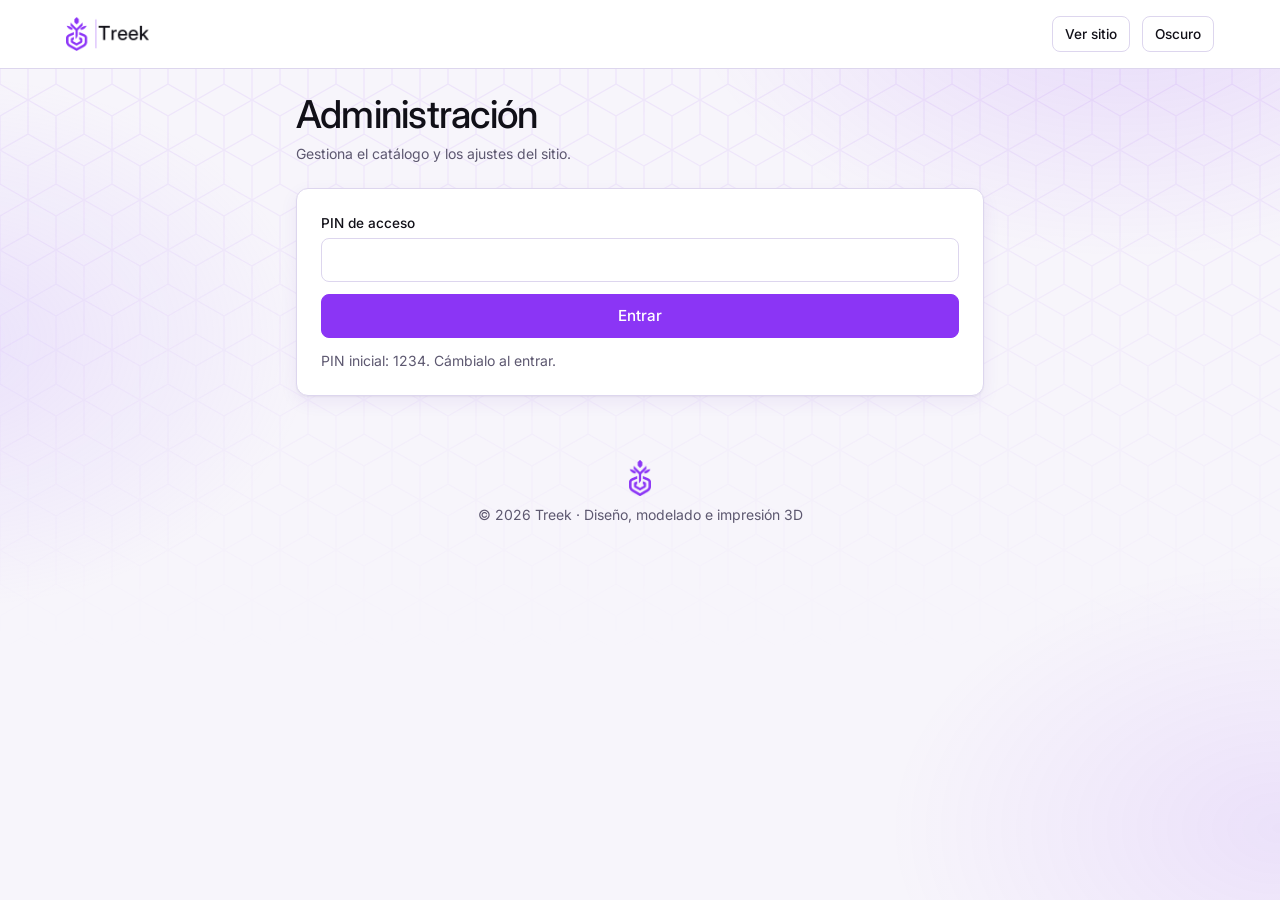
==== admin.html @ 1f4dc701 "Go" ====
<!DOCTYPE html>
<html lang="es">
<head>
<meta charset="utf-8">
<meta name="viewport" content="width=device-width, initial-scale=1, viewport-fit=cover">
<title>Administración · Treek</title>
<meta name="theme-color" content="#8b35f5">
<meta name="robots" content="noindex,nofollow">
<script>try{var t=localStorage.getItem('t3d-th');document.documentElement.dataset.t=(t?t==='d':matchMedia('(prefers-color-scheme:dark)').matches)?'dark':'light'}catch(e){}</script>
<!-- Tipografía Inter (SIL Open Font License 1.1). Si la alojas tú, incluye su archivo de licencia. -->
<link rel="preconnect" href="https://fonts.googleapis.com"><link rel="preconnect" href="https://fonts.gstatic.com" crossorigin>
<link rel="stylesheet" href="https://fonts.googleapis.com/css2?family=Inter:opsz,wght@14..32,400;14..32,500&display=swap">
<link rel="icon" href="assets/favicon.png">
<link rel="stylesheet" href="styles.css">
</head>
<body>
<main class="page" style="max-width:720px"><h1>Administración</h1><span class="mu">Gestiona el catálogo y los ajustes del sitio.</span><div class="card pan db" id="adm"></div></main>
<script src="app.js"></script>
<script>
shell('admin');
/* admin */
const bd=$('#adm');let ok=false,ed=null;
function adm(){
if(!ok){bd.innerHTML=`<form id="lf" class="fg"><label class="full">PIN de acceso<input id="pin" type="password" inputmode="numeric" autocomplete="off" required></label><button class="btn full">Entrar</button><p class="mu full">PIN inicial: 1234. Cámbialo al entrar.</p></form>`;
$('#lf').onsubmit=e=>{e.preventDefault();if($('#pin').value===String(S.cfg.pin)){ok=true;adm()}else{toast('PIN incorrecto','err');$('#pin').value=''}};return}
const p=ed||{n:'',p:'',m:'PLA',c:'',d:'',i:''};
bd.innerHTML=`<form id="cfg" class="fg"><h3 class="full">Ajustes</h3><label>WhatsApp (con código de país)<input id="cw" value="${esc(S.cfg.wa)}" inputmode="tel" placeholder="59171234567"></label><label>Moneda<input id="cc" value="${esc(S.cfg.cur)}" maxlength="5"></label><label>PIN<input id="cp" value="${esc(S.cfg.pin)}" minlength="4" required></label><button class="btn g full">Guardar ajustes</button></form>
<form id="pf" class="fg"><h3 class="full">${ed?'Editar':'Nuevo'} producto</h3><label class="full">Nombre<input id="pn" required value="${esc(p.n)}"></label><label>Precio<input id="pp" type="number" min="0" step="any" required value="${p.p}"></label><label>Material<select id="pm">${['PLA','PETG','ABS','TPU','Resina'].map(m=>`<option ${m===p.m?'selected':''}>${m}</option>`).join('')}</select></label><label>Categoría<input id="pc" value="${esc(p.c)}"></label><label>Imagen<input id="pi" type="file" accept="image/*"></label><label class="full">Descripción<input id="pd" value="${esc(p.d)}"></label><button class="btn full">${ed?'Guardar cambios':'Agregar producto'}</button>${ed?'<button type="button" class="btn g full" id="pcx">Cancelar edición</button>':''}</form>
<div><h3>Productos (${S.items.length})</h3>${S.items.length?S.items.map(i=>`<div class="ar"><span>${esc(i.n)} · ${fm(i.p)}</span><button class="btn g s" data-e="${i.id}" aria-label="Editar ${esc(i.n)}">Editar</button><button class="btn d s" data-d="${i.id}" aria-label="Eliminar ${esc(i.n)}">Borrar</button></div>`).join(''):'<p class="mu">Sin productos todavía.</p>'}</div>
<div class="fg"><button class="btn g" id="ex">Exportar JSON</button><label class="btn g" style="cursor:pointer">Importar JSON<input id="im" type="file" accept=".json" hidden></label></div>`;
$('#cfg').onsubmit=e=>{e.preventDefault();S.cfg={wa:$('#cw').value.replace(/[^\d]/g,''),cur:$('#cc').value||'$',pin:$('#cp').value};if(save()){toast('Ajustes guardados')}};
$('#pf').onsubmit=async e=>{e.preventDefault();const f=$('#pi').files[0];let img=p.i;if(f)img=await rs(f);
const o={id:ed?ed.id:Date.now(),n:$('#pn').value.trim(),p:+$('#pp').value,m:$('#pm').value,c:$('#pc').value.trim(),d:$('#pd').value.trim(),i:img};
const old=JSON.stringify(S.items);if(ed)S.items=S.items.map(x=>x.id===o.id?o:x);else S.items.push(o);
if(save()){toast(ed?'Producto actualizado':'Producto agregado');ed=null;adm()}else S.items=JSON.parse(old)};
if(ed)$('#pcx').onclick=()=>{ed=null;adm()};
bd.onclick=e=>{const a=e.target.closest('[data-e]'),b=e.target.closest('[data-d]');
if(a){ed=S.items.find(x=>x.id==a.dataset.e);adm();bd.scrollIntoView()}
if(b&&confirm('¿Eliminar este producto?')){S.items=S.items.filter(x=>x.id!=b.dataset.d);save();toast('Producto eliminado');adm()}};
$('#ex').onclick=()=>{const l=document.createElement('a');l.href=URL.createObjectURL(new Blob([JSON.stringify(S,null,1)],{type:'application/json'}));l.download='treek-catalogo.json';l.click();toast('Copia exportada')};
$('#im').onchange=async e=>{try{const x=JSON.parse(await e.target.files[0].text());if(!x.items||!x.cfg)throw 0;S=x;save();adm();toast('Catálogo importado')}catch(_){toast('Archivo no válido','err')}}}
function rs(f){return new Promise(r=>{const im=new Image,u=URL.createObjectURL(f);im.onload=()=>{const k=Math.min(1,500/im.width),c=document.createElement('canvas');c.width=im.width*k;c.height=im.height*k;c.getContext('2d').drawImage(im,0,0,c.width,c.height);URL.revokeObjectURL(u);r(c.toDataURL('image/jpeg',.8))};im.onerror=()=>r('');im.src=u})}


adm();
</script>
</body>
</html>
---- styles.css ----
:root{--bg:#f7f5fb;--sf:#fff;--sf2:#f0ebfa;--tx:#111018;--mu:#5d5870;--bd:#ddd6ee;--pr:#8b35f5;--prh:#5b21b6;--onp:#fff;--pt:#8b35f5;--fc:#5b21b6;--ac:#c4a5ff;--er:#b42318;--ok:#18794e;--sk1:#ece6f8;--sk2:#f8f5fd;
--f:"Inter",system-ui,-apple-system,"Segoe UI",Roboto,sans-serif;--s1:4px;--s2:8px;--s3:12px;--s4:16px;--s5:24px;--s6:40px;--r:12px;--rs:8px;--sh:0 1px 2px rgba(17,16,24,.05),0 6px 18px rgba(91,33,182,.07);--tb:64px}
[data-t=dark]{--bg:#111018;--sf:#1a1824;--sf2:#252134;--tx:#fff;--mu:#b5aecb;--bd:#322d47;--pr:#8b35f5;--prh:#5b21b6;--onp:#fff;--pt:#c4a5ff;--fc:#c4a5ff;--er:#ff8a80;--ok:#5fd6a0;--sk1:#252134;--sk2:#322d47;--sh:0 1px 2px rgba(0,0,0,.4),0 6px 18px rgba(0,0,0,.35)}
*{box-sizing:border-box;margin:0}html{scroll-behavior:smooth;scroll-padding-top:80px}
body{font:400 16px/1.5 var(--f);background:var(--bg);color:var(--tx);padding-bottom:calc(var(--tb) + env(safe-area-inset-bottom,0px))}
h1,h2,h3{font-weight:500;letter-spacing:-.02em;font-optical-sizing:auto}h1{font-size:clamp(1.9rem,5.5vw,3.2rem);line-height:1.1}h2{font-size:1.4rem}h3{font-size:1rem;letter-spacing:-.01em}
a{color:inherit}.mu{color:var(--mu);font-size:.875rem}
.w{max-width:1180px;margin:auto;padding:0 var(--s4)}
header{position:sticky;top:0;z-index:20;background:var(--sf);border-bottom:1px solid var(--bd);padding-top:env(safe-area-inset-top,0px)}
header .w{display:flex;align-items:center;gap:var(--s3);height:60px}
.brand{display:flex;align-items:center;text-decoration:none;margin-right:auto;border-radius:var(--rs)}
.brand img{height:34px;width:auto}.dk,[data-t=dark] .lt{display:none}[data-t=dark] .dk{display:block}
nav{position:fixed;left:0;right:0;bottom:0;display:flex;background:var(--sf);border-top:1px solid var(--bd);padding-bottom:env(safe-area-inset-bottom,0px);z-index:20}
nav a{flex:1;height:var(--tb);display:grid;place-items:center;text-decoration:none;font-size:.8rem;font-weight:600;color:var(--mu)}
nav a:hover,nav a.on{color:var(--pt)}
.btn{display:inline-flex;align-items:center;justify-content:center;gap:var(--s2);min-height:44px;padding:0 var(--s4);border-radius:var(--rs);border:1px solid var(--pr);background:var(--pr);color:var(--onp);font:500 .95rem var(--f);cursor:pointer;text-decoration:none;transition:background .15s,transform .05s}
.btn:hover{background:var(--prh)}.btn:active{transform:scale(.97)}
.btn.g{background:transparent;color:var(--tx);border-color:var(--bd)}.btn.g:hover{background:var(--sf2)}
.btn.d{background:transparent;color:var(--er);border-color:var(--er)}
.btn.s{min-height:36px;padding:0 var(--s3);font-size:.85rem}
.btn:disabled{opacity:.45;cursor:not-allowed;transform:none}
:focus-visible{outline:3px solid var(--fc);outline-offset:2px}
.hero{padding:var(--s6) var(--s4) var(--s5);display:flex;align-items:center;justify-content:space-between;gap:var(--s5)}.hero .hs{display:none;height:240px;width:auto}.hero p{color:var(--mu);margin:var(--s3) 0 var(--s5);max-width:46ch}
.hero .ac{display:flex;gap:var(--s3);flex-wrap:wrap}
section{padding:var(--s5) 0}section>.w>h2{margin-bottom:var(--s4)}
.card{background:var(--sf);border:1px solid var(--bd);border-radius:var(--r);box-shadow:var(--sh)}.card.pc{transition:border-color .15s}.card.pc:hover{border-color:var(--pr)}
.calc{display:grid;gap:var(--s4)}
.pan{padding:var(--s4)}
.fg{display:grid;grid-template-columns:1fr 1fr;gap:var(--s3)}
.fg .full{grid-column:1/-1}
label{display:grid;align-content:start;gap:var(--s1);font-size:.85rem;font-weight:500}
input,select,textarea{width:100%;min-height:44px;padding:var(--s2) var(--s3);border:1px solid var(--bd);border-radius:var(--rs);background:var(--sf);color:var(--tx);font:1rem var(--f)}
textarea{min-height:96px;resize:vertical}
input:hover,select:hover,textarea:hover{border-color:var(--mu)}
input:focus-visible,select:focus-visible,textarea:focus-visible{outline:3px solid var(--fc);outline-offset:0;border-color:var(--pr)}
input:disabled{opacity:.5}
.tot{font-size:2.4rem;font-weight:500;letter-spacing:-.02em;color:var(--pt);line-height:1.1}
.bk{list-style:none;padding:0;margin:var(--s4) 0;display:grid;gap:var(--s2)}
.bk li{display:flex;justify-content:space-between;font-size:.92rem;border-bottom:1px dashed var(--bd);padding-bottom:var(--s1)}
.res{display:grid;gap:var(--s3);align-content:start}
.tb{display:flex;gap:var(--s3);margin-bottom:var(--s4);flex-wrap:wrap}.tb>*{flex:1 1 180px}
.grid{display:grid;grid-template-columns:repeat(2,1fr);gap:var(--s3)}
.pc{overflow:hidden;display:flex;flex-direction:column}
.pc img{width:100%;aspect-ratio:4/3;object-fit:cover;background:var(--sf2)}
.pc .b{padding:var(--s3);display:grid;gap:var(--s1);flex:1;align-content:start}
.pc .pr{font-weight:500;color:var(--pt)}
.pc .btn{margin:0 var(--s3) var(--s3)}
.chip{display:inline-block;font-size:.72rem;font-weight:500;background:var(--sf2);color:var(--pt);border-radius:99px;padding:2px 10px;justify-self:start}
.sk{background:linear-gradient(90deg,var(--sk1),var(--sk2),var(--sk1));background-size:200% 100%;animation:sh 1.3s infinite linear;border-radius:var(--rs)}
@keyframes sh{to{background-position:-200% 0}}
@media(prefers-reduced-motion:reduce){.sk{animation:none}html{scroll-behavior:auto}}
.empty{text-align:center;padding:var(--s6) var(--s4);color:var(--mu);grid-column:1/-1}
.empty b{display:block;color:var(--tx);font-size:1.05rem;margin-bottom:var(--s1)}
.db{padding:var(--s4);display:grid;gap:var(--s4)}
.ar{display:flex;align-items:center;gap:var(--s2);padding:var(--s2) 0;border-bottom:1px solid var(--bd)}
.ar span{flex:1;min-width:0;overflow:hidden;text-overflow:ellipsis;white-space:nowrap}
#toast{position:fixed;left:50%;bottom:calc(var(--tb) + 16px + env(safe-area-inset-bottom,0px));transform:translate(-50%,20px);background:var(--tx);color:var(--bg);padding:var(--s3) var(--s4);border-radius:var(--rs);opacity:0;pointer-events:none;transition:.25s;z-index:60;max-width:90%;text-align:center}
#toast.on{opacity:1;transform:translate(-50%,0)}#toast.err{background:var(--er);color:#fff}
footer{padding:var(--s5) 0;display:flex;flex-direction:column;align-items:center;gap:var(--s2)}footer img{height:36px;width:auto}
@media(min-width:768px){
body{padding-bottom:0}
nav{position:static;border:0;background:none;padding:0;width:auto}nav a{height:44px;padding:0 var(--s3);border-radius:var(--rs);font-size:.92rem}nav a:hover{background:var(--sf2)}
header .w{height:68px}.brand{margin-right:var(--s4)}header .sp{flex:1}
.grid{grid-template-columns:repeat(3,1fr);gap:var(--s4)}.pan{padding:var(--s5)}.hs.lt{display:block}[data-t=dark] .hs.lt{display:none}[data-t=dark] .hs.dk{display:block}#toast{bottom:24px}
}
@media(min-width:1100px){
.calc{grid-template-columns:1.25fr 1fr;gap:var(--s5)}.res{position:sticky;top:84px}
.grid{grid-template-columns:repeat(4,1fr)}.hero{padding:72px var(--s4) var(--s5)}.hs{height:340px}
}

.noav{padding-bottom:0}
.page{max-width:1180px;margin:auto;padding:var(--s5) var(--s4) var(--s6)}
.page>h1{font-size:clamp(1.7rem,4.5vw,2.4rem);margin-bottom:var(--s2)}.page>.mu{display:block;margin-bottom:var(--s5)}
.sh{display:flex;justify-content:space-between;align-items:center;gap:var(--s3);margin-bottom:var(--s4)}
.menu{display:grid;gap:var(--s3);padding:0 var(--s4) var(--s5)}
.mc{display:flex;flex-direction:column;gap:var(--s2);padding:var(--s5);text-decoration:none;min-height:170px;transition:border-color .15s,transform .15s,background .15s}
.mc svg{width:36px;height:36px;color:var(--pt)}.mc h2{font-size:1.4rem}
.mc .go{margin-top:auto;padding-top:var(--s3);font-weight:500;color:var(--pt)}
.mc:hover{border-color:var(--pr);transform:translateY(-2px)}.mc:active{transform:none}
.mc.p{background:var(--pr);border-color:var(--pr);color:#fff}.mc.p svg,.mc.p .go,.mc.p .mu{color:#fff}.mc.p:hover{background:var(--prh);border-color:var(--prh)}
@media(min-width:768px){.menu{grid-template-columns:repeat(3,1fr);gap:var(--s4)}.mc{min-height:230px}.mc h2{font-size:1.6rem}}
@media(min-width:1100px){.menu{grid-template-columns:1.35fr 1fr 1fr}.mc.p{min-height:260px}}

/* Fondo decorativo: resplandores violeta + trama hexagonal que se desvanece */
body::before,body::after{content:"";position:fixed;inset:0;z-index:-1;pointer-events:none}
body::before{background:radial-gradient(640px 420px at 88% -4%,rgba(139,53,245,.16),transparent 70%),radial-gradient(520px 380px at -4% 38%,rgba(196,165,255,.24),transparent 70%),radial-gradient(560px 380px at 100% 92%,rgba(139,53,245,.10),transparent 70%)}
body::after{opacity:.09;background:url("data:image/svg+xml,%3Csvg xmlns='http://www.w3.org/2000/svg' width='56' height='100' viewBox='0 0 56 100'%3E%3Cpath d='M28 66L0 50L0 16L28 0L56 16L56 50L28 66L28 100' fill='none' stroke='%238b35f5' stroke-width='1.3'/%3E%3Cpath d='M28 0L28 34L0 50L0 84L28 100L56 84L56 50L28 34' fill='none' stroke='%238b35f5' stroke-width='1.3'/%3E%3C/svg%3E");-webkit-mask-image:linear-gradient(180deg,#000,transparent 75%);mask-image:linear-gradient(180deg,#000,transparent 75%)}
[data-t=dark] body::before{background:radial-gradient(640px 420px at 88% -4%,rgba(139,53,245,.30),transparent 70%),radial-gradient(520px 380px at -4% 38%,rgba(91,33,182,.40),transparent 70%),radial-gradient(560px 380px at 100% 92%,rgba(139,53,245,.18),transparent 70%)}
[data-t=dark] body::after{opacity:.16}
/* Modelo 3D */
.hero{flex-direction:column;align-items:stretch;gap:var(--s3)}
.m3{position:relative;width:100%;height:270px;cursor:grab;touch-action:pan-y;user-select:none}.m3:active{cursor:grabbing}
.m3::before{content:"";position:absolute;inset:6%;background:radial-gradient(closest-side,rgba(139,53,245,.30),transparent);filter:blur(18px)}
.m3 canvas{position:relative;z-index:1;width:100%;height:100%;display:block}
.m3 .sk{position:absolute;inset:8% 24%;border-radius:var(--r)}
.m3h{position:absolute;z-index:2;left:0;right:0;bottom:0;text-align:center;font-size:.75rem}
@media(min-width:768px){.hero{flex-direction:row;align-items:center}.m3{flex:0 0 340px;width:340px;height:390px}}
@media(min-width:1100px){.m3{flex-basis:450px;width:450px;height:450px}}
@media(prefers-reduced-motion:reduce){.m3{cursor:default}}
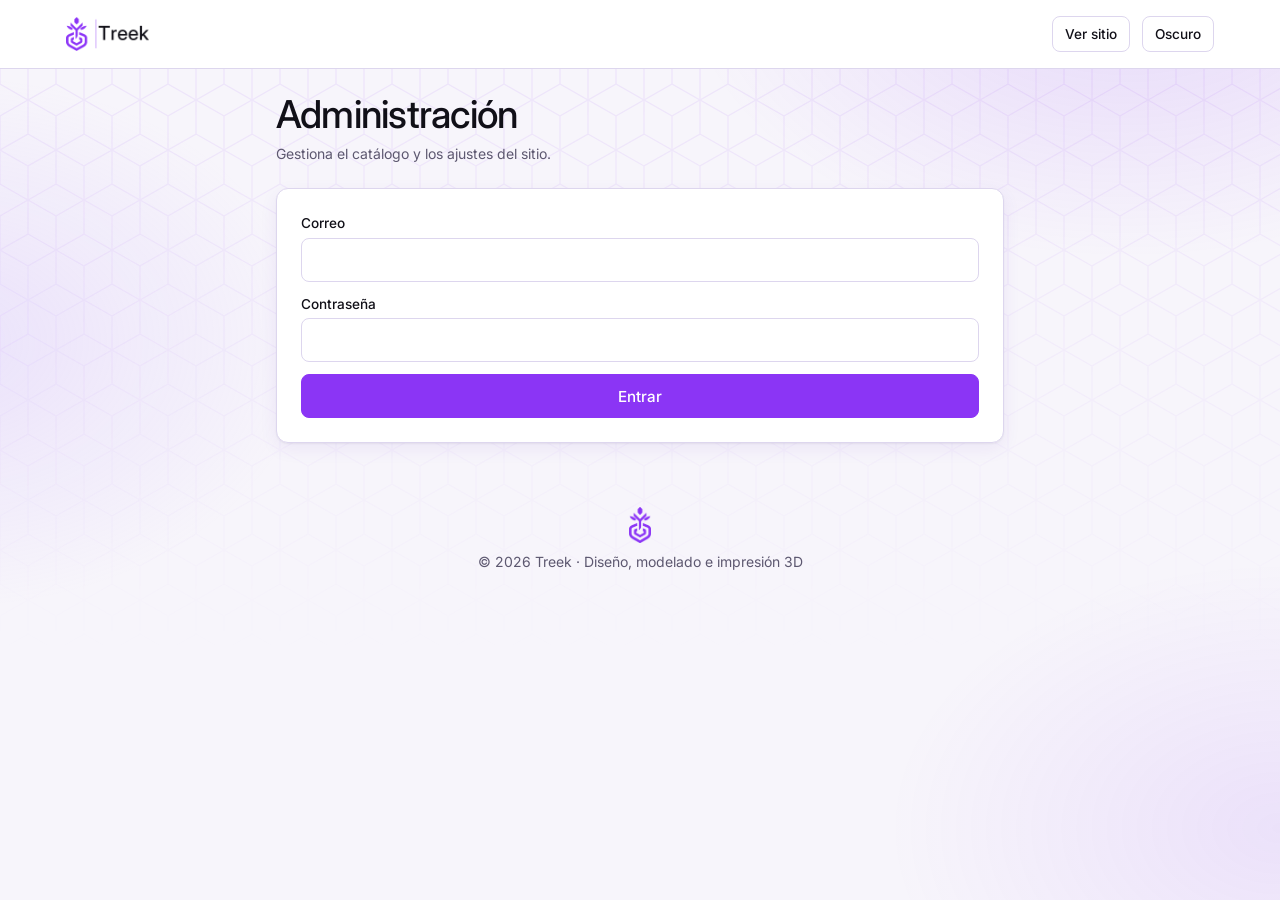
==== commit 25664cc4: "backend integrado" ====
--- a/admin.html
+++ b/admin.html
@@ -14,35 +14,48 @@
 <link rel="stylesheet" href="styles.css">
 </head>
 <body>
-<main class="page" style="max-width:720px"><h1>Administración</h1><span class="mu">Gestiona el catálogo y los ajustes del sitio.</span><div class="card pan db" id="adm"></div></main>
+<main class="page" style="max-width:760px"><h1>Administración</h1><span class="mu">Gestiona el catálogo y los ajustes del sitio.</span><div id="adm" style="display:grid;gap:16px"><div class="card pan"><div class="sk" style="height:180px"></div></div></div></main>
+<script src="assets/supabase.js"></script>
 <script src="app.js"></script>
 <script>
 shell('admin');
-/* admin */
-const bd=$('#adm');let ok=false,ed=null;
-function adm(){
-if(!ok){bd.innerHTML=`<form id="lf" class="fg"><label class="full">PIN de acceso<input id="pin" type="password" inputmode="numeric" autocomplete="off" required></label><button class="btn full">Entrar</button><p class="mu full">PIN inicial: 1234. Cámbialo al entrar.</p></form>`;
-$('#lf').onsubmit=e=>{e.preventDefault();if($('#pin').value===String(S.cfg.pin)){ok=true;adm()}else{toast('PIN incorrecto','err');$('#pin').value=''}};return}
-const p=ed||{n:'',p:'',m:'PLA',c:'',d:'',i:''};
-bd.innerHTML=`<form id="cfg" class="fg"><h3 class="full">Ajustes</h3><label>WhatsApp (con código de país)<input id="cw" value="${esc(S.cfg.wa)}" inputmode="tel" placeholder="59171234567"></label><label>Moneda<input id="cc" value="${esc(S.cfg.cur)}" maxlength="5"></label><label>PIN<input id="cp" value="${esc(S.cfg.pin)}" minlength="4" required></label><button class="btn g full">Guardar ajustes</button></form>
-<form id="pf" class="fg"><h3 class="full">${ed?'Editar':'Nuevo'} producto</h3><label class="full">Nombre<input id="pn" required value="${esc(p.n)}"></label><label>Precio<input id="pp" type="number" min="0" step="any" required value="${p.p}"></label><label>Material<select id="pm">${['PLA','PETG','ABS','TPU','Resina'].map(m=>`<option ${m===p.m?'selected':''}>${m}</option>`).join('')}</select></label><label>Categoría<input id="pc" value="${esc(p.c)}"></label><label>Imagen<input id="pi" type="file" accept="image/*"></label><label class="full">Descripción<input id="pd" value="${esc(p.d)}"></label><button class="btn full">${ed?'Guardar cambios':'Agregar producto'}</button>${ed?'<button type="button" class="btn g full" id="pcx">Cancelar edición</button>':''}</form>
-<div><h3>Productos (${S.items.length})</h3>${S.items.length?S.items.map(i=>`<div class="ar"><span>${esc(i.n)} · ${fm(i.p)}</span><button class="btn g s" data-e="${i.id}" aria-label="Editar ${esc(i.n)}">Editar</button><button class="btn d s" data-d="${i.id}" aria-label="Eliminar ${esc(i.n)}">Borrar</button></div>`).join(''):'<p class="mu">Sin productos todavía.</p>'}</div>
-<div class="fg"><button class="btn g" id="ex">Exportar JSON</button><label class="btn g" style="cursor:pointer">Importar JSON<input id="im" type="file" accept=".json" hidden></label></div>`;
-$('#cfg').onsubmit=e=>{e.preventDefault();S.cfg={wa:$('#cw').value.replace(/[^\d]/g,''),cur:$('#cc').value||'$',pin:$('#cp').value};if(save()){toast('Ajustes guardados')}};
-$('#pf').onsubmit=async e=>{e.preventDefault();const f=$('#pi').files[0];let img=p.i;if(f)img=await rs(f);
-const o={id:ed?ed.id:Date.now(),n:$('#pn').value.trim(),p:+$('#pp').value,m:$('#pm').value,c:$('#pc').value.trim(),d:$('#pd').value.trim(),i:img};
-const old=JSON.stringify(S.items);if(ed)S.items=S.items.map(x=>x.id===o.id?o:x);else S.items.push(o);
-if(save()){toast(ed?'Producto actualizado':'Producto agregado');ed=null;adm()}else S.items=JSON.parse(old)};
-if(ed)$('#pcx').onclick=()=>{ed=null;adm()};
-bd.onclick=e=>{const a=e.target.closest('[data-e]'),b=e.target.closest('[data-d]');
-if(a){ed=S.items.find(x=>x.id==a.dataset.e);adm();bd.scrollIntoView()}
-if(b&&confirm('¿Eliminar este producto?')){S.items=S.items.filter(x=>x.id!=b.dataset.d);save();toast('Producto eliminado');adm()}};
-$('#ex').onclick=()=>{const l=document.createElement('a');l.href=URL.createObjectURL(new Blob([JSON.stringify(S,null,1)],{type:'application/json'}));l.download='treek-catalogo.json';l.click();toast('Copia exportada')};
-$('#im').onchange=async e=>{try{const x=JSON.parse(await e.target.files[0].text());if(!x.items||!x.cfg)throw 0;S=x;save();adm();toast('Catálogo importado')}catch(_){toast('Archivo no válido','err')}}}
-function rs(f){return new Promise(r=>{const im=new Image,u=URL.createObjectURL(f);im.onload=()=>{const k=Math.min(1,500/im.width),c=document.createElement('canvas');c.width=im.width*k;c.height=im.height*k;c.getContext('2d').drawImage(im,0,0,c.width,c.height);URL.revokeObjectURL(u);r(c.toDataURL('image/jpeg',.8))};im.onerror=()=>r('');im.src=u})}
-
-
-adm();
+const sb=supabase.createClient(SB.url,SB.key),A=$('#adm'),PUB=SB.url+'/storage/v1/object/public/productos/';
+let items=[],ed=null,cfg={whatsapp:'',moneda:'Bs'};
+const f$=n=>(cfg.moneda||'Bs')+' '+(+n||0).toLocaleString('es-BO',{minimumFractionDigits:2,maximumFractionDigits:2});
+const box=h=>'<div class="card pan db">'+h+'</div>';
+const ES=m=>({'Invalid login credentials':'Correo o contraseña incorrectos','Email not confirmed':'Correo sin confirmar'}[m]||m);
+function login(){A.innerHTML=box('<form id="lf" class="fg"><label class="full">Correo<input id="em" type="email" autocomplete="username" required></label><label class="full">Contraseña<input id="pw" type="password" autocomplete="current-password" required></label><button class="btn full" id="lb">Entrar</button></form>');
+$('#lf').onsubmit=async e=>{e.preventDefault();const b=$('#lb');b.disabled=true;b.textContent='Entrando…';
+const{error}=await sb.auth.signInWithPassword({email:$('#em').value.trim(),password:$('#pw').value});
+if(error){toast(ES(error.message),'err');b.disabled=false;b.textContent='Entrar';return}await panel()}}
+async function panel(){A.innerHTML=box('<div class="sk" style="height:180px"></div>');
+const{data:ok,error:e0}=await sb.rpc('is_admin');
+if(e0||!ok){await sb.auth.signOut();login();toast('Esta cuenta no tiene permisos de administrador','err');return}
+const[p,a]=await Promise.all([sb.from('productos').select('*').order('creado_en',{ascending:false}),sb.from('ajustes').select('*').eq('id',1).maybeSingle()]);
+if(p.error||a.error)toast('No se pudieron cargar todos los datos','err');
+items=p.data||[];if(a.data)cfg=a.data;draw()}
+function draw(){const p=ed||{nombre:'',precio:'',material:'PLA',categoria:'',descripcion:'',imagen_url:'',activo:true};
+A.innerHTML=box(`<form id="cfg" class="fg"><h3 class="full">Ajustes</h3><label>WhatsApp (con código de país)<input id="cw" value="${esc(cfg.whatsapp)}" inputmode="tel" placeholder="59170847407"></label><label>Moneda<input id="cc" value="${esc(cfg.moneda)}" maxlength="5" required></label><button class="btn g full">Guardar ajustes</button></form>`)
++box(`<form id="pf" class="fg"><h3 class="full">${ed?'Editar':'Nuevo'} producto</h3><label class="full">Nombre<input id="pn" required maxlength="120" value="${esc(p.nombre)}"></label><label>Precio<input id="pp" type="number" min="0" step="any" inputmode="decimal" required value="${p.precio}"></label><label>Material<select id="pm">${['PLA','PETG','ABS','TPU','Resina'].map(m=>`<option ${m===p.material?'selected':''}>${m}</option>`).join('')}</select></label><label>Categoría<input id="pc" maxlength="60" value="${esc(p.categoria)}"></label><label>Estado<select id="pa"><option value="1" ${p.activo?'selected':''}>Visible</option><option value="0" ${p.activo?'':'selected'}>Oculto</option></select></label><label class="full">Descripción<input id="pd" maxlength="400" value="${esc(p.descripcion)}"></label><label class="full">Foto (JPG, PNG o WebP)<input id="pi" type="file" accept="image/*"></label>${p.imagen_url?`<img class="full" src="${esc(p.imagen_url)}" alt="Foto actual de ${esc(p.nombre)}" style="height:72px;width:auto;border-radius:8px">`:''}<button class="btn full">${ed?'Guardar cambios':'Agregar producto'}</button>${ed?'<button type="button" class="btn g full" id="pcx">Cancelar edición</button>':''}</form>`)
++box(`<h3>Productos (${items.length})</h3>${items.length?items.map(i=>`<div class="ar"><span>${esc(i.nombre)} · ${f$(i.precio)}${i.activo?'':' · oculto'}</span><button class="btn g s" data-e="${i.id}" aria-label="Editar ${esc(i.nombre)}">Editar</button><button class="btn d s" data-d="${i.id}" aria-label="Eliminar ${esc(i.nombre)}">Borrar</button></div>`).join(''):'<p class="mu">Sin productos todavía. Agrega el primero arriba.</p>'}<button class="btn g" id="out">Cerrar sesión</button>`);
+$('#cfg').onsubmit=async e=>{e.preventDefault();const w=$('#cw').value.replace(/\D/g,''),m=$('#cc').value.trim()||'Bs';
+const{error}=await sb.from('ajustes').upsert({id:1,whatsapp:w,moneda:m});if(error)return toast('No se pudo guardar: '+error.message,'err');cfg={whatsapp:w,moneda:m};toast('Ajustes guardados');draw()};
+$('#pf').onsubmit=async e=>{e.preventDefault();const b=e.submitter;b.disabled=true;const old=p.imagen_url;let url=old;
+try{const f=$('#pi').files[0];if(f){const bl=await rs(f);if(!bl)throw new Error('La imagen no es válida');const path=crypto.randomUUID()+'.jpg';
+const up=await sb.storage.from('productos').upload(path,bl,{contentType:'image/jpeg'});if(up.error)throw up.error;url=PUB+path}
+const row={nombre:$('#pn').value.trim(),precio:+$('#pp').value,material:$('#pm').value,categoria:$('#pc').value.trim(),descripcion:$('#pd').value.trim(),imagen_url:url||null,activo:$('#pa').value==='1'};
+const r=ed?await sb.from('productos').update(row).eq('id',ed.id):await sb.from('productos').insert(row);if(r.error)throw r.error;
+if(old&&url!==old)rmImg(old);toast(ed?'Producto actualizado':'Producto agregado');ed=null;await panel()}
+catch(err){toast('Error: '+(err.message||err),'err');b.disabled=false}};
+if(ed)$('#pcx').onclick=()=>{ed=null;draw()}}
+const rmImg=u=>{if(u&&u.startsWith(PUB))sb.storage.from('productos').remove([u.slice(PUB.length)])};
+A.onclick=async e=>{const a=e.target.closest('[data-e]'),d=e.target.closest('[data-d]');
+if(a){ed=items.find(x=>x.id==a.dataset.e);draw();$('#pf').scrollIntoView({behavior:'smooth'})}
+if(d&&confirm('¿Eliminar este producto?')){const it=items.find(x=>x.id==d.dataset.d),{error}=await sb.from('productos').delete().eq('id',it.id);
+if(error)return toast('No se pudo eliminar: '+error.message,'err');rmImg(it.imagen_url);toast('Producto eliminado');await panel()}
+if(e.target.closest('#out')){await sb.auth.signOut();ed=null;login()}};
+function rs(f){return new Promise(r=>{const im=new Image,u=URL.createObjectURL(f);im.onload=()=>{const k=Math.min(1,800/im.width),c=document.createElement('canvas');c.width=im.width*k;c.height=im.height*k;c.getContext('2d').drawImage(im,0,0,c.width,c.height);URL.revokeObjectURL(u);c.toBlob(b=>r(b),'image/jpeg',.82)};im.onerror=()=>r(null);im.src=u})}
+sb.auth.getSession().then(({data})=>data.session?panel():login());
 </script>
 </body>
 </html>
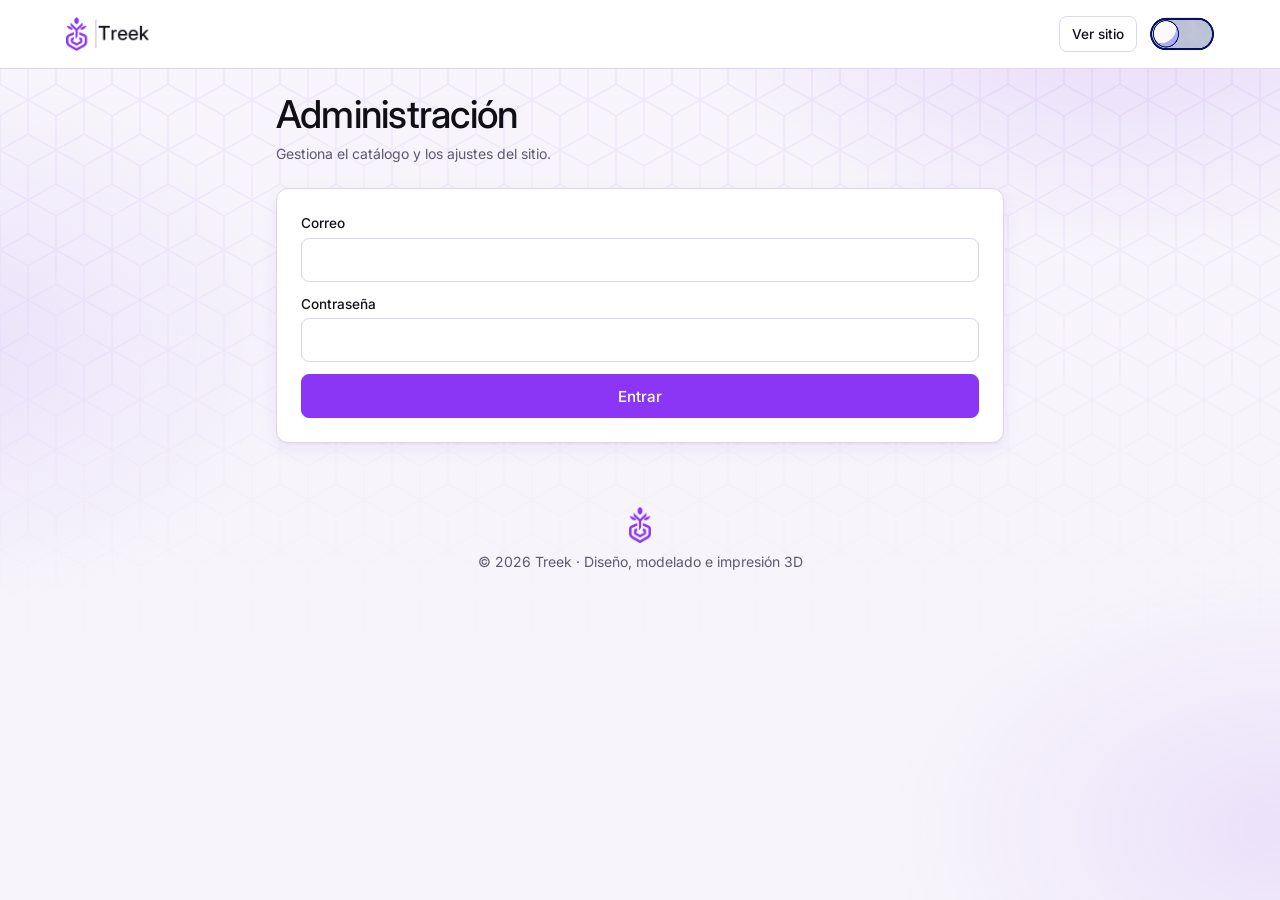
==== commit 123b5038: "Actualizacion de Precios y pagina principal" ====
--- a/admin.html
+++ b/admin.html
@@ -16,6 +16,7 @@
 <body>
 <main class="page" style="max-width:760px"><h1>Administración</h1><span class="mu">Gestiona el catálogo y los ajustes del sitio.</span><div id="adm" style="display:grid;gap:16px"><div class="card pan"><div class="sk" style="height:180px"></div></div></div></main>
 <script src="assets/supabase.js"></script>
+<script src="assets/sakuga/toast.js"></script>
 <script src="app.js"></script>
 <script>
 shell('admin');
@@ -36,7 +37,7 @@
 items=p.data||[];if(a.data)cfg=a.data;draw()}
 function draw(){const p=ed||{nombre:'',precio:'',material:'PLA',categoria:'',descripcion:'',imagen_url:'',activo:true};
 A.innerHTML=box(`<form id="cfg" class="fg"><h3 class="full">Ajustes</h3><label>WhatsApp (con código de país)<input id="cw" value="${esc(cfg.whatsapp)}" inputmode="tel" placeholder="59170847407"></label><label>Moneda<input id="cc" value="${esc(cfg.moneda)}" maxlength="5" required></label><button class="btn g full">Guardar ajustes</button></form>`)
-+box(`<form id="pf" class="fg"><h3 class="full">${ed?'Editar':'Nuevo'} producto</h3><label class="full">Nombre<input id="pn" required maxlength="120" value="${esc(p.nombre)}"></label><label>Precio<input id="pp" type="number" min="0" step="any" inputmode="decimal" required value="${p.precio}"></label><label>Material<select id="pm">${['PLA','PETG','ABS','TPU','Resina'].map(m=>`<option ${m===p.material?'selected':''}>${m}</option>`).join('')}</select></label><label>Categoría<input id="pc" maxlength="60" value="${esc(p.categoria)}"></label><label>Estado<select id="pa"><option value="1" ${p.activo?'selected':''}>Visible</option><option value="0" ${p.activo?'':'selected'}>Oculto</option></select></label><label class="full">Descripción<input id="pd" maxlength="400" value="${esc(p.descripcion)}"></label><label class="full">Foto (JPG, PNG o WebP)<input id="pi" type="file" accept="image/*"></label>${p.imagen_url?`<img class="full" src="${esc(p.imagen_url)}" alt="Foto actual de ${esc(p.nombre)}" style="height:72px;width:auto;border-radius:8px">`:''}<button class="btn full">${ed?'Guardar cambios':'Agregar producto'}</button>${ed?'<button type="button" class="btn g full" id="pcx">Cancelar edición</button>':''}</form>`)
++box(`<form id="pf" class="fg"><h3 class="full">${ed?'Editar':'Nuevo'} producto</h3><label class="full">Nombre<input id="pn" required maxlength="120" value="${esc(p.nombre)}"></label><label>Precio<input id="pp" type="number" min="0" step="any" inputmode="decimal" required value="${p.precio}"></label><label>Material<select id="pm">${['PLA','PETG','ABS'].map(m=>`<option ${m===p.material?'selected':''}>${m}</option>`).join('')}</select></label><label>Categoría<input id="pc" maxlength="60" value="${esc(p.categoria)}"></label><label>Estado<select id="pa"><option value="1" ${p.activo?'selected':''}>Visible</option><option value="0" ${p.activo?'':'selected'}>Oculto</option></select></label><label class="full">Descripción<input id="pd" maxlength="400" value="${esc(p.descripcion)}"></label><label class="full">Foto (JPG, PNG o WebP)<input id="pi" type="file" accept="image/*"></label>${p.imagen_url?`<img class="full" src="${esc(p.imagen_url)}" alt="Foto actual de ${esc(p.nombre)}" style="height:72px;width:auto;border-radius:8px">`:''}<button class="btn full">${ed?'Guardar cambios':'Agregar producto'}</button>${ed?'<button type="button" class="btn g full" id="pcx">Cancelar edición</button>':''}</form>`)
 +box(`<h3>Productos (${items.length})</h3>${items.length?items.map(i=>`<div class="ar"><span>${esc(i.nombre)} · ${f$(i.precio)}${i.activo?'':' · oculto'}</span><button class="btn g s" data-e="${i.id}" aria-label="Editar ${esc(i.nombre)}">Editar</button><button class="btn d s" data-d="${i.id}" aria-label="Eliminar ${esc(i.nombre)}">Borrar</button></div>`).join(''):'<p class="mu">Sin productos todavía. Agrega el primero arriba.</p>'}<button class="btn g" id="out">Cerrar sesión</button>`);
 $('#cfg').onsubmit=async e=>{e.preventDefault();const w=$('#cw').value.replace(/\D/g,''),m=$('#cc').value.trim()||'Bs';
 const{error}=await sb.from('ajustes').upsert({id:1,whatsapp:w,moneda:m});if(error)return toast('No se pudo guardar: '+error.message,'err');cfg={whatsapp:w,moneda:m};toast('Ajustes guardados');draw()};
--- a/styles.css
+++ b/styles.css
@@ -98,3 +98,23 @@
 @media(min-width:768px){.hero{flex-direction:row;align-items:center}.m3{flex:0 0 340px;width:340px;height:390px}}
 @media(min-width:1100px){.m3{flex-basis:450px;width:450px;height:450px}}
 @media(prefers-reduced-motion:reduce){.m3{cursor:default}}
+
+/* Sakuga VFX (MIT, assets/sakuga): componentes con efectos, tematizados con la marca */
+:root{--sk-card:#fff;--sk-ink:#111018;--sk-dim:#5d5870;--sk-soft:#c4a5ff;--sk-pri:#8b35f5;--sk-pri-ink:#fff;--sk-acc:#5b21b6;--sk-track:#ddd6ee;--sk-r:12px;--sk-bw:2px;--sk-sh:3px 4px 0 var(--sk-soft);--sk-on-pri:#fff;--sk-btn-line:#8b35f5;--sk-alt-line:var(--bd)}
+[data-t=dark]{--sk-card:#1a1824;--sk-ink:#fff;--sk-dim:#b5aecb;--sk-soft:#5b21b6;--sk-acc:#c4a5ff;--sk-track:#322d47;--sk-btn-line:#8b35f5}
+sakuga-button::part(button){font:500 16px/1.2 var(--f);font-style:normal;letter-spacing:0;padding:12px 24px}
+sakuga-button.sm::part(button){padding:8px 16px;font-size:14px}
+sakuga-button.w{display:block}sakuga-button.w::part(button){width:100%}
+sakuga-button.pc-b{margin:0 var(--s3) var(--s3)}
+sakuga-slider{--sk-slider-width:100%;display:block;width:100%}
+sakuga-toast{position:fixed;left:50%;bottom:calc(var(--tb) + 16px + env(safe-area-inset-bottom,0px));transform:translateX(-50%);z-index:60;pointer-events:none}
+@media(min-width:768px){sakuga-toast{bottom:24px}}
+sakuga-button:not(:defined){display:inline-block;padding:8px 16px;border:1px solid var(--pr);border-radius:var(--rs)}
+.fld{display:grid;gap:var(--s1);align-content:start;font-size:.85rem;font-weight:500}
+.fld>span{display:flex;align-items:center;gap:var(--s2)}
+sakuga-tooltip::part(button){width:26px;height:26px;font-size:13px;box-shadow:2px 3px 0 var(--sk-soft)}
+.fld>span,label>.lt{display:flex;align-items:center;gap:var(--s2);min-height:28px}
+.fld sakuga-slider{margin-top:24px}
+sakuga-toggle{zoom:.6;margin:0}
+sakuga-toggle:not(:defined){display:inline-block;width:108px;height:54px;border-radius:99px;background:linear-gradient(90deg,var(--sk1),var(--sk2),var(--sk1));background-size:200% 100%;animation:sh 1.3s infinite linear}
+@media(prefers-reduced-motion:reduce){sakuga-toggle:not(:defined){animation:none}}
